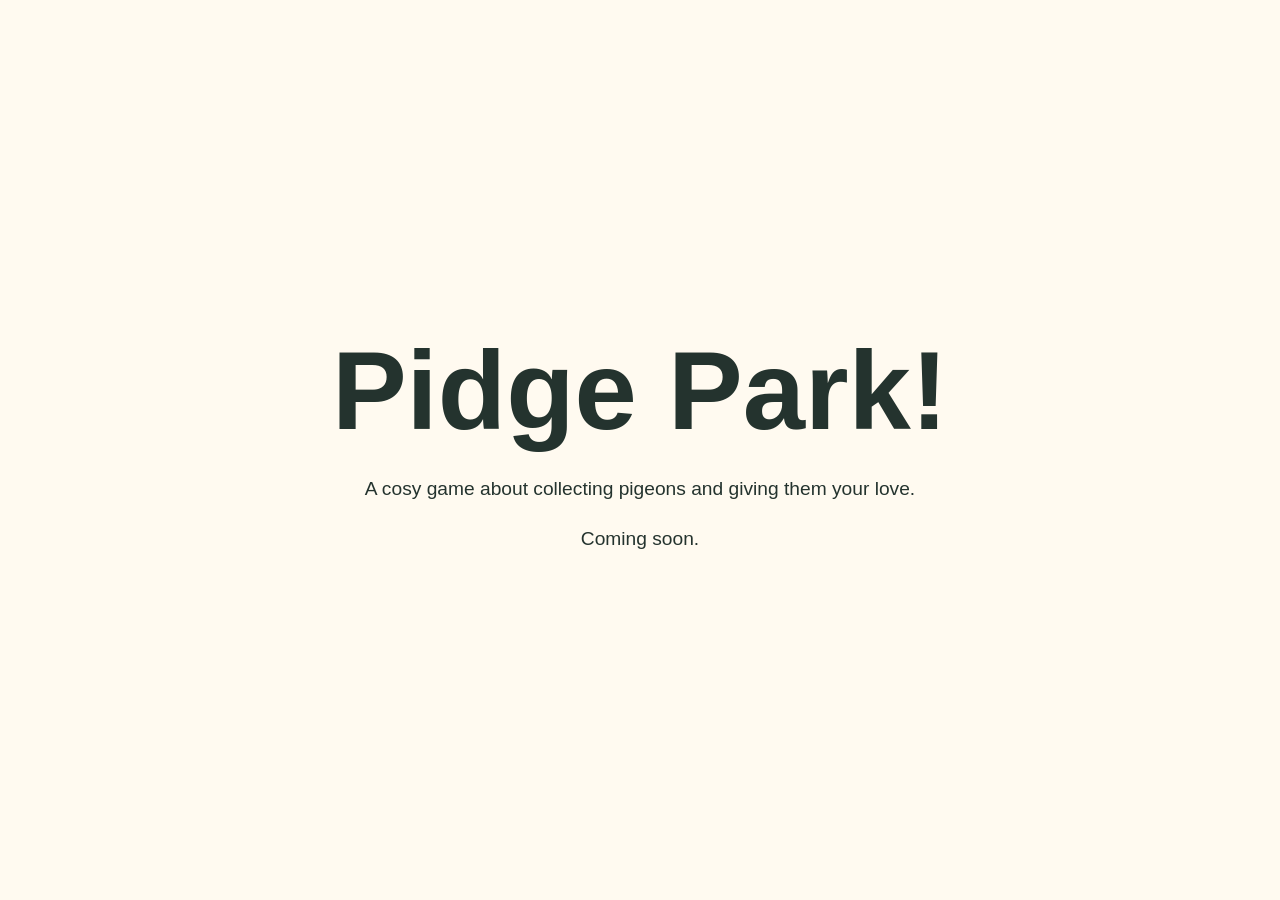
==== docs/index.html @ 5ad5edbd "Add initial project files including HTML, CSS, and JavaScript" ====
<!doctype html>
<html lang="en">
  <head>
    <meta charset="UTF-8">
    <meta name="viewport" content="width=device-width, initial-scale=1.0">

    <meta
      name="description"
      content="Pidge Park! is a cosy game about collecting pigeons and giving them your love."
    >

    <title>Pidge Park!</title>

    <link rel="stylesheet" href="./assets/css/style.css">
  </head>

  <body>
    <main>
      <h1>Pidge Park!</h1>

      <p>
        A cosy game about collecting pigeons and giving them your love.
      </p>

      <p>Coming soon.</p>
    </main>

    <script src="./assets/js/main.js"></script>
  </body>
</html>
---- docs/assets/css/style.css ----
* {
  box-sizing: border-box;
}

body {
  margin: 0;
  min-height: 100vh;
  display: grid;
  place-items: center;

  padding: 24px;

  color: #24332e;
  background: #fffaf0;

  font-family: Arial, sans-serif;
}

main {
  max-width: 720px;
  text-align: center;
}

h1 {
  margin: 0 0 16px;
  font-size: clamp(3rem, 12vw, 7rem);
}

p {
  font-size: 1.2rem;
  line-height: 1.6;
}
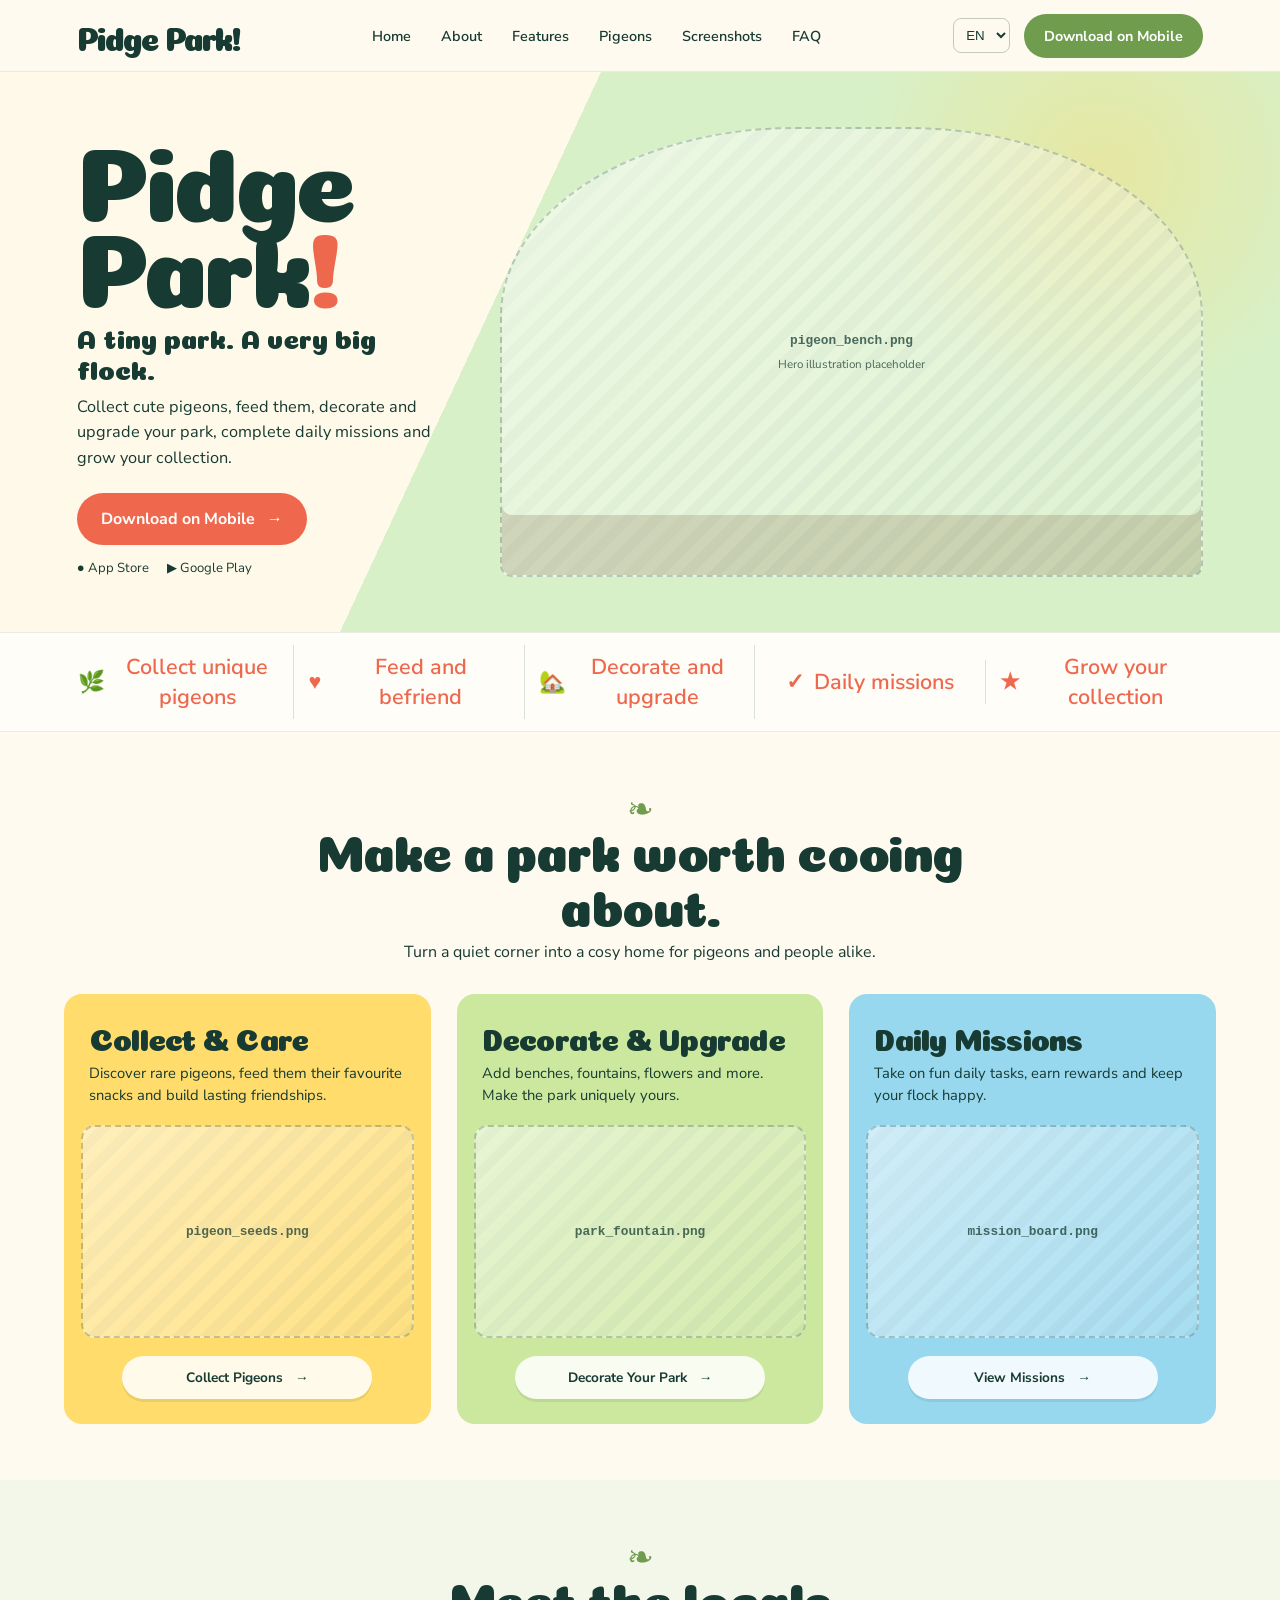
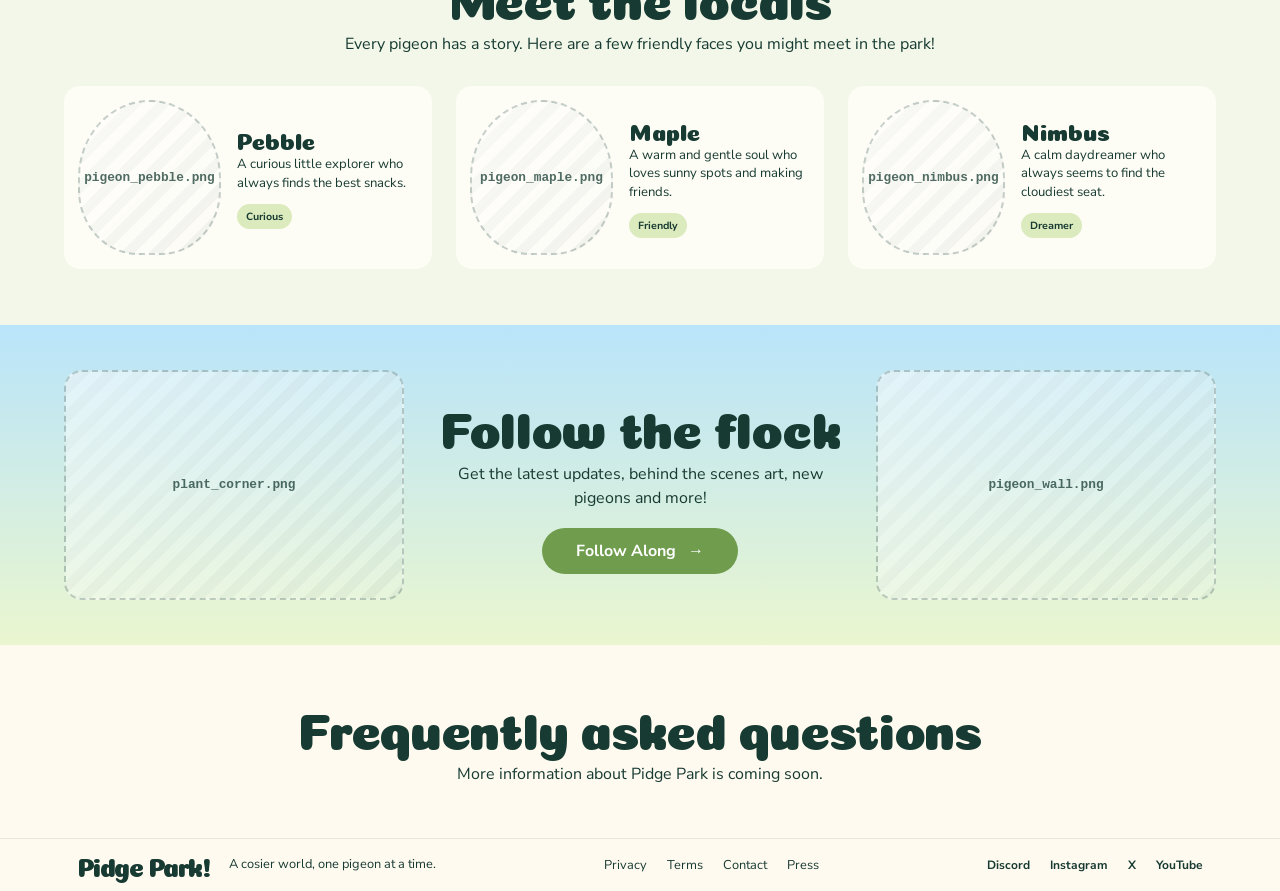
==== commit 1e95bb8b: "Implement responsive design and multilingual support for Pidge Park" ====
--- a/docs/index.html
+++ b/docs/index.html
@@ -11,20 +11,191 @@
 
     <title>Pidge Park!</title>
 
+    <link rel="preconnect" href="https://fonts.googleapis.com">
+    <link rel="preconnect" href="https://fonts.gstatic.com" crossorigin>
+    <link
+      href="https://fonts.googleapis.com/css2?family=Coiny&family=Nunito+Sans:wght@400;500;600;700&family=Patrick+Hand&display=swap"
+      rel="stylesheet"
+    >
     <link rel="stylesheet" href="./assets/css/style.css">
   </head>
 
   <body>
-    <main>
-      <h1>Pidge Park!</h1>
-
-      <p>
-        A cosy game about collecting pigeons and giving them your love.
-      </p>
-
-      <p>Coming soon.</p>
+    <header class="site-header">
+        <a class="site-logo logo" href="#home" aria-label="Pidge Park — Home">
+        Pidge Park!
+        </a>
+
+        <nav class="main-navigation" aria-label="Main navigation">
+        <a href="#home" data-i18n="nav.home">Home</a>
+        <a href="#about" data-i18n="nav.about">About</a>
+        <a href="#features" data-i18n="nav.features">Features</a>
+        <a href="#pigeons" data-i18n="nav.pigeons">Pigeons</a>
+        <a href="#screenshots" data-i18n="nav.screenshots">Screenshots</a>
+        <a href="#faq" data-i18n="nav.faq">FAQ</a>
+        </nav>
+
+        <div class="header-actions">
+        <label class="language-picker">
+            <span class="visually-hidden">Language</span>
+
+            <select id="language-select" aria-label="Language">
+            <option value="en">EN</option>
+            <option value="fr">FR</option>
+            </select>
+        </label>
+
+        <a class="download-button" href="#download" data-i18n="nav.download">
+            Download on Mobile
+        </a>
+        </div>
+    </header>
+    <main id="home">
+      <section class="hero" aria-labelledby="hero-title">
+        <div class="hero-copy">
+          <h1 id="hero-title">Pidge<br>Park<span aria-hidden="true">!</span></h1>
+          <p class="hero-tagline" data-i18n="hero.tagline">
+            A tiny park. A very big flock.
+          </p>
+          <p class="hero-description" data-i18n="hero.description">
+            Collect cute pigeons, feed them, decorate and upgrade your park,
+            complete daily missions and grow your collection.
+          </p>
+          <a class="hero-button" id="download" href="#">
+            <span data-i18n="hero.download">Download on Mobile</span> <span aria-hidden="true">→</span>
+          </a>
+          <div class="store-links" aria-label="Mobile stores">
+            <span>● App Store</span>
+            <span>▶ Google Play</span>
+          </div>
+        </div>
+
+        <div class="hero-art mockup" role="img" aria-label="Pigeons sitting together on a park bench">
+          <span class="mockup-name">pigeon_bench.png</span>
+          <span class="mockup-note" data-i18n="mockup.hero">Hero illustration placeholder</span>
+        </div>
+      </section>
+
+      <ul class="feature-strip" aria-label="Game highlights">
+        <li><span aria-hidden="true">🌿</span><span data-i18n="strip.collect">Collect unique pigeons</span></li>
+        <li><span aria-hidden="true">♥</span><span data-i18n="strip.feed">Feed and befriend</span></li>
+        <li><span aria-hidden="true">🏡</span><span data-i18n="strip.decorate">Decorate and upgrade</span></li>
+        <li><span aria-hidden="true">✓</span><span data-i18n="strip.missions">Daily missions</span></li>
+        <li><span aria-hidden="true">★</span><span data-i18n="strip.collection">Grow your collection</span></li>
+      </ul>
+
+      <section class="features-section" id="about" aria-labelledby="features-title">
+        <header class="section-heading">
+          <p class="section-kicker" aria-hidden="true">❧</p>
+          <h2 id="features-title" data-i18n="features.title">Make a park worth cooing about.</h2>
+          <p data-i18n="features.intro">Turn a quiet corner into a cosy home for pigeons and people alike.</p>
+        </header>
+
+        <div class="feature-cards" id="features">
+          <article class="feature-card feature-card-yellow">
+            <h3 data-i18n="cards.collect.title">Collect &amp; Care</h3>
+            <p data-i18n="cards.collect.description">Discover rare pigeons, feed them their favourite snacks and build lasting friendships.</p>
+            <div class="card-art mockup" role="img" aria-label="Pigeon eating seeds">
+              <span class="mockup-name">pigeon_seeds.png</span>
+            </div>
+            <a href="#pigeons"><span data-i18n="cards.collect.button">Collect Pigeons</span> <span aria-hidden="true">→</span></a>
+          </article>
+
+          <article class="feature-card feature-card-green">
+            <h3 data-i18n="cards.decorate.title">Decorate &amp; Upgrade</h3>
+            <p data-i18n="cards.decorate.description">Add benches, fountains, flowers and more. Make the park uniquely yours.</p>
+            <div class="card-art mockup" role="img" aria-label="Decorated park with a fountain">
+              <span class="mockup-name">park_fountain.png</span>
+            </div>
+            <a href="#screenshots"><span data-i18n="cards.decorate.button">Decorate Your Park</span> <span aria-hidden="true">→</span></a>
+          </article>
+
+          <article class="feature-card feature-card-blue">
+            <h3 data-i18n="cards.missions.title">Daily Missions</h3>
+            <p data-i18n="cards.missions.description">Take on fun daily tasks, earn rewards and keep your flock happy.</p>
+            <div class="card-art mockup" role="img" aria-label="Clipboard showing daily missions">
+              <span class="mockup-name">mission_board.png</span>
+            </div>
+            <a href="#faq"><span data-i18n="cards.missions.button">View Missions</span> <span aria-hidden="true">→</span></a>
+          </article>
+        </div>
+      </section>
+
+      <section class="pigeons-section" id="pigeons" aria-labelledby="pigeons-title">
+        <header class="section-heading">
+          <p class="section-kicker" aria-hidden="true">❧</p>
+          <h2 id="pigeons-title" data-i18n="pigeons.title">Meet the locals</h2>
+          <p data-i18n="pigeons.intro">Every pigeon has a story. Here are a few friendly faces you might meet in the park!</p>
+        </header>
+
+        <div class="pigeon-cards">
+          <article class="pigeon-card">
+            <div class="pigeon-portrait mockup" role="img" aria-label="Pebble the pigeon">
+              <span class="mockup-name">pigeon_pebble.png</span>
+            </div>
+            <div><h3>Pebble</h3><p data-i18n="pigeons.pebble.description">A curious little explorer who always finds the best snacks.</p><span class="tag" data-i18n="pigeons.pebble.tag">Curious</span></div>
+          </article>
+          <article class="pigeon-card">
+            <div class="pigeon-portrait mockup" role="img" aria-label="Maple the pigeon">
+              <span class="mockup-name">pigeon_maple.png</span>
+            </div>
+            <div><h3>Maple</h3><p data-i18n="pigeons.maple.description">A warm and gentle soul who loves sunny spots and making friends.</p><span class="tag" data-i18n="pigeons.maple.tag">Friendly</span></div>
+          </article>
+          <article class="pigeon-card">
+            <div class="pigeon-portrait mockup" role="img" aria-label="Nimbus the pigeon">
+              <span class="mockup-name">pigeon_nimbus.png</span>
+            </div>
+            <div><h3>Nimbus</h3><p data-i18n="pigeons.nimbus.description">A calm daydreamer who always seems to find the cloudiest seat.</p><span class="tag" data-i18n="pigeons.nimbus.tag">Dreamer</span></div>
+          </article>
+        </div>
+      </section>
+
+      <section class="follow-section" id="screenshots" aria-labelledby="follow-title">
+        <div class="follow-decoration mockup" role="img" aria-label="Flowers and plants in the park">
+          <span class="mockup-name">plant_corner.png</span>
+        </div>
+        <div class="follow-copy">
+          <h2 id="follow-title" data-i18n="follow.title">Follow the flock</h2>
+          <p data-i18n="follow.description">Get the latest updates, behind the scenes art, new pigeons and more!</p>
+          <a href="#"><span data-i18n="follow.button">Follow Along</span> <span aria-hidden="true">→</span></a>
+        </div>
+        <div class="follow-decoration mockup" role="img" aria-label="Pigeon standing beside flowers">
+          <span class="mockup-name">pigeon_wall.png</span>
+        </div>
+      </section>
+
+      <section class="faq-section" id="faq" aria-labelledby="faq-title">
+        <h2 id="faq-title" data-i18n="faq.title">Frequently asked questions</h2>
+        <p data-i18n="faq.description">More information about Pidge Park is coming soon.</p>
+      </section>
     </main>
 
-    <script src="./assets/js/main.js"></script>
+    <footer class="site-footer">
+        <div class="footer-brand">
+            <a class="footer-logo logo" href="#home" aria-label="Pidge Park — Home">
+            Pidge Park!
+            </a>
+
+            <p data-i18n="footer.tagline">
+            A cosier world, one pigeon at a time.
+            </p>
+        </div>
+
+        <nav class="footer-navigation" aria-label="Footer navigation">
+            <a href="#privacy" data-i18n="footer.privacy">Privacy</a>
+            <a href="#terms" data-i18n="footer.terms">Terms</a>
+            <a href="#contact" data-i18n="footer.contact">Contact</a>
+            <a href="#press" data-i18n="footer.press">Press</a>
+        </nav>
+
+        <div class="social-links" aria-label="Social media">
+            <a href="#" aria-label="Discord">Discord</a>
+            <a href="#" aria-label="Instagram">Instagram</a>
+            <a href="#" aria-label="X">X</a>
+            <a href="#" aria-label="YouTube">YouTube</a>
+        </div>
+        </footer>
+
+    <script src="./assets/js/main.js?v=2"></script>
   </body>
-</html>+</html>
--- a/docs/assets/css/style.css
+++ b/docs/assets/css/style.css
@@ -1,32 +1,643 @@
+:root {
+  --color-text: #173b32;
+  --color-background: #fffaf0;
+  --color-accent: #6f9c4d;
+  --color-accent-dark: #557b39;
+  --header-height: 72px;
+}
+
 * {
   box-sizing: border-box;
 }
 
+html {
+  scroll-behavior: smooth;
+}
+
 body {
+  min-height: 100vh;
+  min-height: 100dvh;
   margin: 0;
-  min-height: 100vh;
+
+  display: flex;
+  flex-direction: column;
+
+  color: var(--color-text);
+  background: var(--color-background);
+  font-family: "Nunito Sans", sans-serif;
+}
+
+a {
+  color: inherit;
+  text-decoration: none;
+}
+
+/* Header */
+
+.site-header {
+  min-height: var(--header-height);
+  padding: 0 6%;
+
+  display: flex;
+  align-items: center;
+  justify-content: space-between;
+  gap: 32px;
+
+  background: rgba(255, 250, 240, 0.96);
+  border-bottom: 1px solid rgba(23, 59, 50, 0.08);
+}
+
+.site-logo {
+  flex-shrink: 0;
+  font-size: 2rem;
+  font-weight: 900;
+  letter-spacing: -2px;
+}
+
+.main-navigation {
+  display: flex;
+  align-items: center;
+  justify-content: center;
+  gap: 30px;
+}
+
+.main-navigation a {
+  font-size: 0.9rem;
+  font-weight: 600;
+}
+
+.main-navigation a:hover,
+.main-navigation a:focus-visible {
+  color: var(--color-accent-dark);
+}
+
+.header-actions {
+  display: flex;
+  align-items: center;
+  gap: 14px;
+}
+
+.language-picker select {
+  padding: 8px;
+
+  color: var(--color-text);
+  background: transparent;
+  border: 1px solid rgba(23, 59, 50, 0.25);
+  border-radius: 8px;
+
+  cursor: pointer;
+}
+
+.download-button {
+  padding: 12px 20px;
+
+  color: white;
+  background: var(--color-accent);
+  border-radius: 999px;
+
+  font-size: 0.9rem;
+  font-weight: 700;
+}
+
+.download-button:hover,
+.download-button:focus-visible {
+  background: var(--color-accent-dark);
+}
+
+.visually-hidden {
+  position: absolute;
+  width: 1px;
+  height: 1px;
+  padding: 0;
+  margin: -1px;
+
+  overflow: hidden;
+  clip: rect(0, 0, 0, 0);
+  white-space: nowrap;
+  border: 0;
+}
+
+/* Main content */
+
+main {
+  flex: 1;
+  width: 100%;
+}
+
+h1,
+h2,
+h3,
+p {
+  margin-top: 0;
+}
+
+h1,
+h2,
+h3,
+.logo {
+  font-family: "Coiny", sans-serif;
+  font-weight: 400;
+}
+
+.hero {
+  min-height: 560px;
+  padding: 54px 6%;
   display: grid;
+  grid-template-columns: minmax(280px, 0.8fr) minmax(420px, 1.5fr);
+  align-items: center;
+  gap: 48px;
+  overflow: hidden;
+  background:
+    radial-gradient(circle at 86% 18%, rgba(255, 215, 91, 0.35), transparent 20%),
+    linear-gradient(115deg, #fff9e9 0 39%, #d8f0c7 39% 100%);
+}
+
+.hero-copy {
+  position: relative;
+  z-index: 1;
+  max-width: 520px;
+}
+
+.hero h1 {
+  max-width: 520px;
+  margin-bottom: 22px;
+  font-size: clamp(4.4rem, 8.2vw, 8rem);
+  line-height: 0.82;
+  letter-spacing: -0.045em;
+}
+
+.hero h1 span {
+  color: #ee684e;
+}
+
+.hero-tagline {
+  margin-bottom: 12px;
+  font-family: "Coiny", sans-serif;
+  font-size: clamp(1.25rem, 2.1vw, 1.75rem);
+  font-weight: 400;
+  line-height: 1.15;
+}
+
+.hero-description {
+  max-width: 480px;
+  margin-bottom: 22px;
+  font-size: 1.02rem;
+  font-weight: 400;
+  line-height: 1.55;
+}
+
+.hero-button,
+.feature-card > a,
+.follow-copy > a {
+  display: inline-flex;
+  align-items: center;
+  justify-content: center;
+  gap: 12px;
+  border-radius: 999px;
+  font-weight: 700;
+  transition: transform 160ms ease, background 160ms ease;
+}
+
+.hero-button {
+  padding: 15px 24px;
+  color: white;
+  background: #ef684e;
+}
+
+.hero-button:hover,
+.hero-button:focus-visible,
+.feature-card > a:hover,
+.feature-card > a:focus-visible,
+.follow-copy > a:hover,
+.follow-copy > a:focus-visible {
+  transform: translateY(-2px);
+}
+
+.store-links {
+  margin-top: 14px;
+  display: flex;
+  gap: 18px;
+  font-size: 0.82rem;
+}
+
+.mockup {
+  display: grid;
+  place-content: center;
   place-items: center;
-
-  padding: 24px;
-
-  color: #24332e;
+  gap: 8px;
+  padding: 16px;
+  color: rgba(23, 59, 50, 0.75);
+  background:
+    linear-gradient(135deg, rgba(255, 255, 255, 0.55), rgba(255, 255, 255, 0.15)),
+    repeating-linear-gradient(-45deg, rgba(23, 59, 50, 0.055) 0 10px, transparent 10px 20px);
+  border: 2px dashed rgba(23, 59, 50, 0.24);
+  text-align: center;
+}
+
+.mockup-name {
+  font-family: ui-monospace, SFMono-Regular, Menlo, monospace;
+  font-size: 0.8rem;
+  font-weight: 700;
+}
+
+.mockup-note {
+  font-size: 0.72rem;
+}
+
+.sign-text {
+  font-family: "Patrick Hand", cursive;
+}
+
+.hero-art {
+  min-height: 450px;
+  border-radius: 42% 42% 12px 12px;
+  box-shadow: inset 0 -60px 0 rgba(113, 83, 49, 0.2);
+}
+
+.feature-strip {
+  min-height: 64px;
+  margin: 0;
+  padding: 12px 5%;
+  display: grid;
+  grid-template-columns: repeat(5, 1fr);
+  align-items: center;
+  list-style: none;
+  background: #fffdf8;
+  border-block: 1px solid rgba(23, 59, 50, 0.09);
+}
+
+.feature-strip li {
+  padding: 7px 14px;
+  display: flex;
+  align-items: center;
+  justify-content: center;
+  gap: 10px;
+  border-right: 1px solid rgba(23, 59, 50, 0.15);
+  font-size: 0.8rem;
+  font-weight: 600;
+  text-align: center;
+}
+
+.feature-strip li:last-child {
+  border-right: 0;
+}
+
+.feature-strip span {
+  color: #ee684e;
+  font-size: 1.35rem;
+}
+
+.features-section,
+.pigeons-section {
+  padding: 56px 5%;
+}
+
+.features-section {
   background: #fffaf0;
-
-  font-family: Arial, sans-serif;
-}
-
-main {
-  max-width: 720px;
+}
+
+.pigeons-section {
+  background: #f3f7e9;
+}
+
+.section-heading {
+  max-width: 760px;
+  margin: 0 auto 30px;
   text-align: center;
 }
 
-h1 {
-  margin: 0 0 16px;
-  font-size: clamp(3rem, 12vw, 7rem);
-}
-
-p {
-  font-size: 1.2rem;
-  line-height: 1.6;
-}+.section-kicker {
+  margin-bottom: -12px;
+  color: var(--color-accent);
+  font-size: 2rem;
+}
+
+.section-heading h2,
+.follow-copy h2,
+.faq-section h2 {
+  margin-bottom: 10px;
+  font-size: clamp(2rem, 4vw, 3.2rem);
+  line-height: 1.08;
+  letter-spacing: -0.025em;
+}
+
+.section-heading > p:last-child,
+.follow-copy p,
+.faq-section p {
+  margin-bottom: 0;
+  font-size: 1rem;
+  font-weight: 400;
+  line-height: 1.5;
+}
+
+.feature-cards {
+  max-width: 1380px;
+  margin: 0 auto;
+  display: grid;
+  grid-template-columns: repeat(3, 1fr);
+  gap: 26px;
+}
+
+.feature-card {
+  min-height: 430px;
+  padding: 25px;
+  display: flex;
+  flex-direction: column;
+  border-radius: 18px;
+  overflow: hidden;
+}
+
+.feature-card-yellow { background: #ffdc6c; }
+.feature-card-green { background: #cce89f; }
+.feature-card-blue { background: #98d8ef; }
+
+.feature-card h3 {
+  margin-bottom: 10px;
+  font-size: clamp(1.65rem, 2.4vw, 2rem);
+  line-height: 1.1;
+  letter-spacing: -0.025em;
+}
+
+.feature-card p {
+  margin-bottom: 18px;
+  font-size: 0.92rem;
+  font-weight: 400;
+  line-height: 1.5;
+}
+
+.card-art {
+  min-height: 210px;
+  flex: 1;
+  margin: 0 -8px 18px;
+  border-radius: 14px;
+}
+
+.feature-card > a {
+  width: min(100%, 250px);
+  margin: auto auto 0;
+  padding: 12px 18px;
+  background: rgba(255, 255, 255, 0.86);
+  box-shadow: 0 3px 0 rgba(23, 59, 50, 0.09);
+  font-size: 0.85rem;
+}
+
+.pigeon-cards {
+  max-width: 1380px;
+  margin: 0 auto;
+  display: grid;
+  grid-template-columns: repeat(3, 1fr);
+  gap: 24px;
+}
+
+.pigeon-card {
+  min-width: 0;
+  padding: 14px;
+  display: grid;
+  grid-template-columns: minmax(110px, 42%) 1fr;
+  align-items: center;
+  gap: 16px;
+  background: rgba(255, 253, 248, 0.88);
+  border-radius: 16px;
+}
+
+.pigeon-portrait {
+  min-height: 155px;
+  border-radius: 50% 50% 42% 42%;
+}
+
+.pigeon-card h3 {
+  margin-bottom: 4px;
+  font-size: 1.45rem;
+  line-height: 1.1;
+}
+
+.pigeon-card p {
+  margin-bottom: 12px;
+  font-size: 0.82rem;
+  font-weight: 400;
+  line-height: 1.4;
+}
+
+.tag {
+  display: inline-block;
+  padding: 5px 9px;
+  background: #dcebbd;
+  border-radius: 999px;
+  font-size: 0.65rem;
+  font-weight: 700;
+}
+
+.follow-section {
+  min-height: 320px;
+  padding: 32px 5%;
+  display: grid;
+  grid-template-columns: minmax(180px, 1fr) minmax(320px, 1.2fr) minmax(180px, 1fr);
+  align-items: center;
+  gap: 32px;
+  background: linear-gradient(#b9e4fa, #eaf6cf);
+}
+
+.follow-decoration {
+  min-height: 230px;
+  border-radius: 18px;
+}
+
+.follow-copy {
+  text-align: center;
+}
+
+.follow-copy > a {
+  margin-top: 18px;
+  padding: 12px 34px;
+  color: white;
+  background: var(--color-accent);
+}
+
+.faq-section {
+  padding: 52px 6%;
+  text-align: center;
+  background: #fffaf0;
+}
+
+/* Petit écran temporaire */
+
+@media (max-width: 900px) {
+  .site-header {
+    padding: 16px 5%;
+    flex-wrap: wrap;
+  }
+
+  .main-navigation {
+    order: 3;
+    width: 100%;
+    gap: 18px;
+    overflow-x: auto;
+    justify-content: flex-start;
+  }
+
+  .hero {
+    grid-template-columns: 1fr;
+  }
+
+  .hero-copy {
+    max-width: 660px;
+  }
+
+  .hero-art {
+    min-height: 360px;
+  }
+
+  .feature-strip {
+    grid-template-columns: repeat(2, 1fr);
+  }
+
+  .feature-strip li {
+    border: 0;
+  }
+
+  .feature-cards,
+  .pigeon-cards {
+    grid-template-columns: 1fr;
+  }
+
+  .feature-card {
+    min-height: 390px;
+  }
+
+  .follow-section {
+    grid-template-columns: 1fr 1.5fr;
+  }
+
+  .follow-decoration:last-child {
+    display: none;
+  }
+}
+
+@media (max-width: 560px) {
+  .download-button {
+    display: none;
+  }
+
+  .site-logo {
+    font-size: 1.6rem;
+  }
+
+  .hero {
+    min-height: auto;
+    padding: 42px 5%;
+  }
+
+  .hero h1 {
+    font-size: clamp(4rem, 25vw, 6.5rem);
+  }
+
+  .hero-art {
+    min-height: 280px;
+  }
+
+  .store-links {
+    flex-wrap: wrap;
+  }
+
+  .feature-strip,
+  .follow-section {
+    grid-template-columns: 1fr;
+  }
+
+  .feature-strip li {
+    justify-content: flex-start;
+  }
+
+  .features-section,
+  .pigeons-section {
+    padding: 44px 5%;
+  }
+
+  .pigeon-card {
+    grid-template-columns: 1fr;
+  }
+
+  .follow-decoration {
+    min-height: 180px;
+  }
+}
+
+/* Footer */
+
+.site-footer {
+  flex-shrink: 0;
+  padding: 12px 6%;
+
+  display: flex;
+  align-items: center;
+  justify-content: space-between;
+  gap: 32px;
+
+  background: #fffaf0;
+  border-top: 1px solid rgba(23, 59, 50, 0.1);
+}
+
+.footer-brand {
+  display: flex;
+  align-items: center;
+  gap: 20px;
+}
+
+.footer-logo {
+  flex-shrink: 0;
+  font-size: 1.6rem;
+  font-weight: 400;
+  letter-spacing: -1.5px;
+}
+
+.footer-brand p {
+  margin: 0;
+  font-size: 0.8rem;
+  line-height: 1.4;
+}
+
+.footer-navigation,
+.social-links {
+  display: flex;
+  align-items: center;
+  gap: 20px;
+}
+
+.footer-navigation a {
+  font-size: 0.8rem;
+}
+
+.footer-navigation a:hover,
+.footer-navigation a:focus-visible,
+.social-links a:hover,
+.social-links a:focus-visible {
+  color: var(--color-accent-dark);
+}
+
+.social-links a {
+  font-size: 0.75rem;
+  font-weight: 700;
+}
+
+/* Footer sur tablette et mobile */
+
+@media (max-width: 900px) {
+  .site-footer {
+    padding: 16px 5%;
+    flex-direction: column;
+    gap: 12px;
+    text-align: center;
+  }
+
+  .footer-brand {
+    flex-direction: column;
+    gap: 4px;
+  }
+
+  .footer-navigation,
+  .social-links {
+    flex-wrap: wrap;
+    justify-content: center;
+    gap: 12px;
+  }
+}
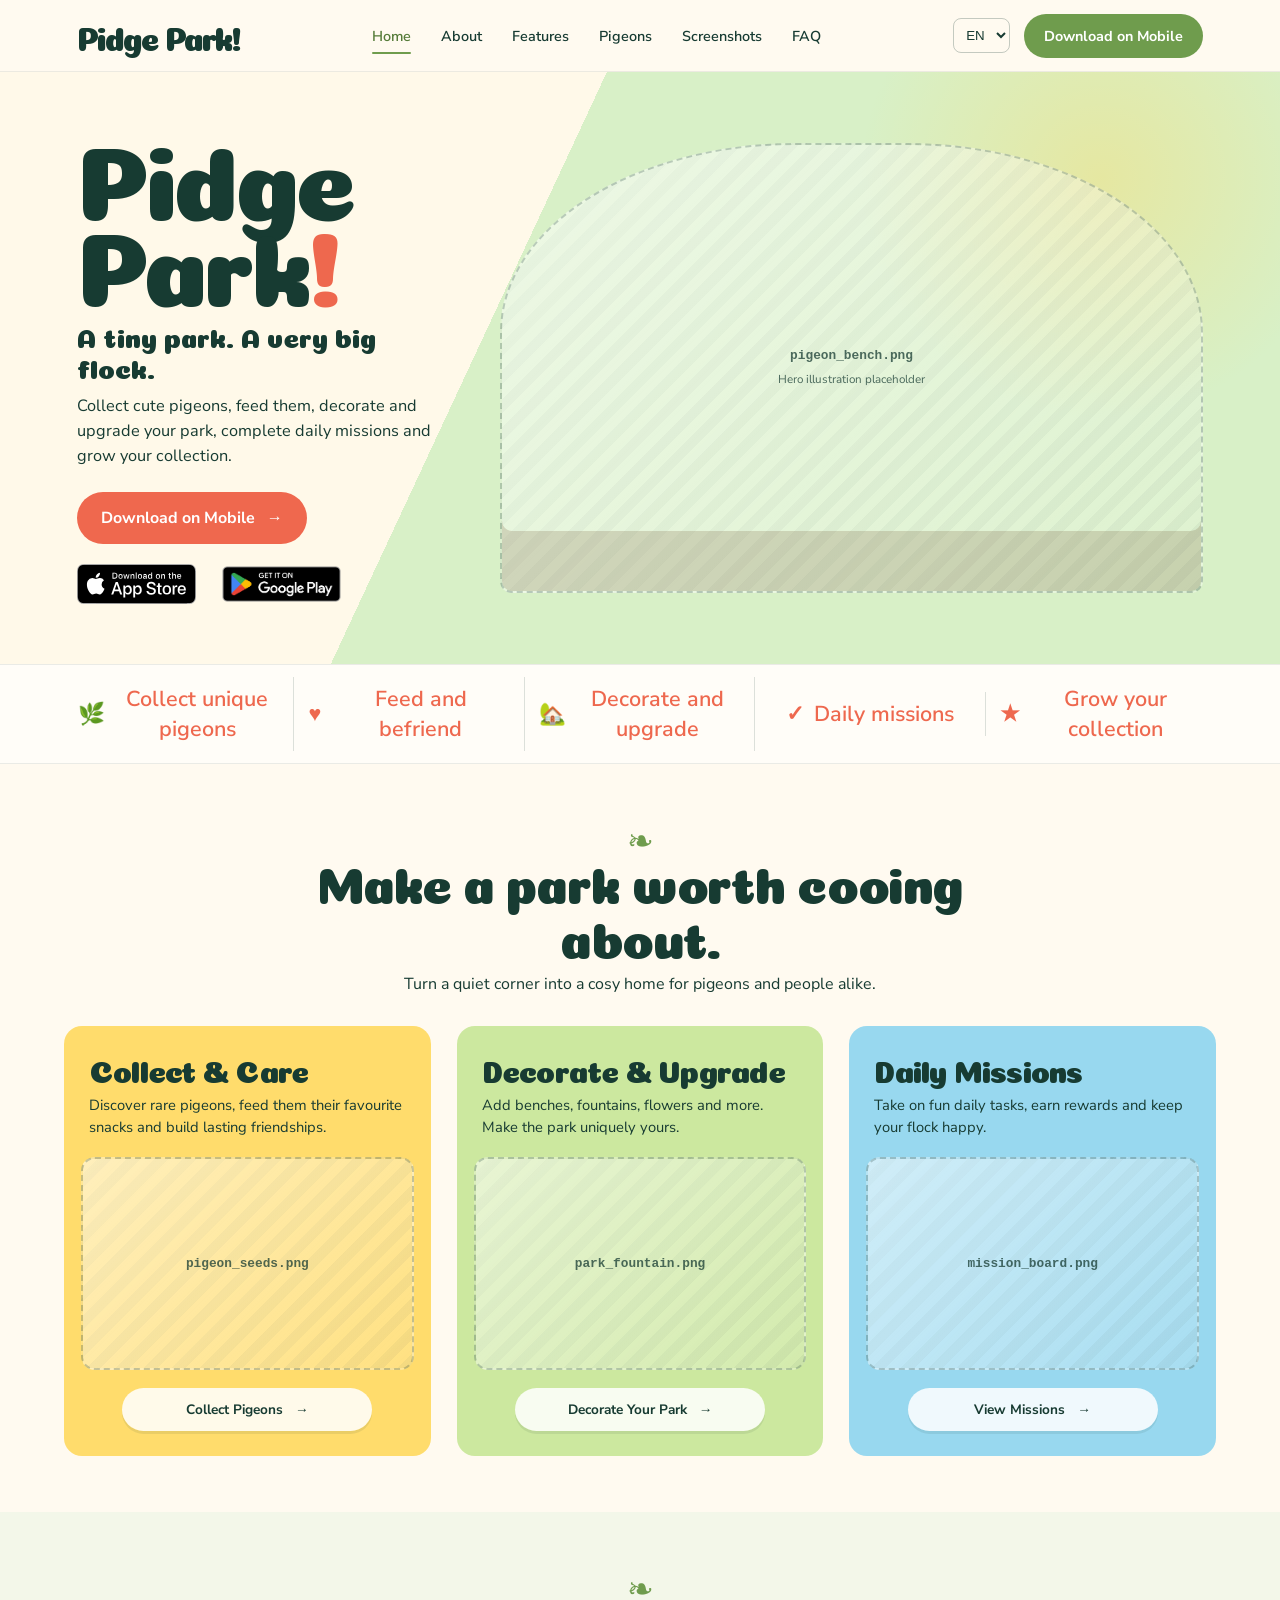
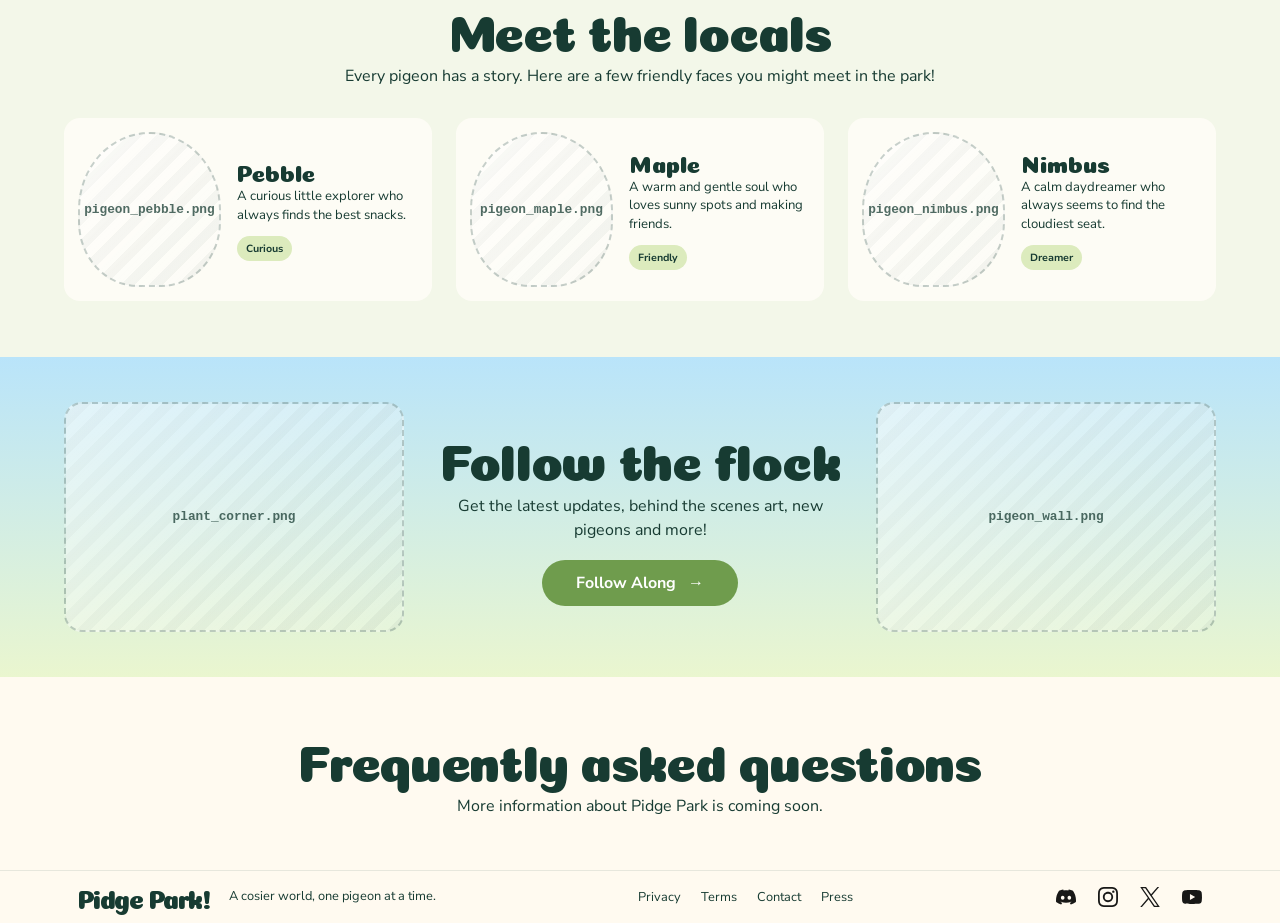
==== commit 35923213: "Add social media and app store SVG assets - Added Instagram SVG icon to the social media assets. - A" ====
--- a/docs/index.html
+++ b/docs/index.html
@@ -17,7 +17,7 @@
       href="https://fonts.googleapis.com/css2?family=Coiny&family=Nunito+Sans:wght@400;500;600;700&family=Patrick+Hand&display=swap"
       rel="stylesheet"
     >
-    <link rel="stylesheet" href="./assets/css/style.css">
+    <link rel="stylesheet" href="./assets/css/style.css?v=3">
   </head>
 
   <body>
@@ -50,8 +50,8 @@
         </a>
         </div>
     </header>
-    <main id="home">
-      <section class="hero" aria-labelledby="hero-title">
+    <main>
+      <section class="hero" id="home" aria-labelledby="hero-title">
         <div class="hero-copy">
           <h1 id="hero-title">Pidge<br>Park<span aria-hidden="true">!</span></h1>
           <p class="hero-tagline" data-i18n="hero.tagline">
@@ -65,8 +65,12 @@
             <span data-i18n="hero.download">Download on Mobile</span> <span aria-hidden="true">→</span>
           </a>
           <div class="store-links" aria-label="Mobile stores">
-            <span>● App Store</span>
-            <span>▶ Google Play</span>
+            <a class="store-badge store-badge-apple" href="#" aria-label="Download on the App Store">
+              <img src="./assets/images/stores/app-store.svg" alt="Download on the App Store">
+            </a>
+            <a class="store-badge store-badge-google" href="#" aria-label="Get it on Google Play">
+              <img src="./assets/images/stores/google-play.png" alt="Get it on Google Play">
+            </a>
           </div>
         </div>
 
@@ -189,13 +193,21 @@
         </nav>
 
         <div class="social-links" aria-label="Social media">
-            <a href="#" aria-label="Discord">Discord</a>
-            <a href="#" aria-label="Instagram">Instagram</a>
-            <a href="#" aria-label="X">X</a>
-            <a href="#" aria-label="YouTube">YouTube</a>
+            <a href="#" aria-label="Discord">
+              <img src="./assets/images/social/discord.svg" alt="">
+            </a>
+            <a href="#" aria-label="Instagram">
+              <img src="./assets/images/social/instagram.svg" alt="">
+            </a>
+            <a href="#" aria-label="X">
+              <img src="./assets/images/social/x.svg" alt="">
+            </a>
+            <a href="#" aria-label="YouTube">
+              <img src="./assets/images/social/youtube.svg" alt="">
+            </a>
         </div>
         </footer>
 
-    <script src="./assets/js/main.js?v=2"></script>
+    <script src="./assets/js/main.js?v=3"></script>
   </body>
 </html>
--- a/docs/assets/css/style.css
+++ b/docs/assets/css/style.css
@@ -12,6 +12,7 @@
 
 html {
   scroll-behavior: smooth;
+  scroll-padding-top: calc(var(--header-height) + 20px);
 }
 
 body {
@@ -35,6 +36,9 @@
 /* Header */
 
 .site-header {
+  position: sticky;
+  top: 0;
+  z-index: 1000;
   min-height: var(--header-height);
   padding: 0 6%;
 
@@ -62,8 +66,34 @@
 }
 
 .main-navigation a {
+  position: relative;
+  padding-block: 8px;
   font-size: 0.9rem;
   font-weight: 600;
+}
+
+.main-navigation a::after {
+  content: "";
+  position: absolute;
+  right: 0;
+  bottom: 0;
+  left: 0;
+  height: 2px;
+  background: var(--color-accent);
+  border-radius: 999px;
+  transform: scaleX(0);
+  transform-origin: center;
+  transition: transform 180ms ease;
+}
+
+.main-navigation a:hover::after,
+.main-navigation a:focus-visible::after,
+.main-navigation a.is-active::after {
+  transform: scaleX(1);
+}
+
+.main-navigation a.is-active {
+  color: var(--color-accent-dark);
 }
 
 .main-navigation a:hover,
@@ -122,6 +152,11 @@
 main {
   flex: 1;
   width: 100%;
+}
+
+section,
+#features {
+  scroll-margin-top: calc(var(--header-height) + 20px);
 }
 
 h1,
@@ -216,8 +251,33 @@
 .store-links {
   margin-top: 14px;
   display: flex;
+  align-items: center;
   gap: 18px;
-  font-size: 0.82rem;
+}
+
+.store-badge {
+  display: inline-flex;
+  align-items: center;
+  transition: transform 160ms ease, opacity 160ms ease;
+}
+
+.store-badge:hover,
+.store-badge:focus-visible {
+  opacity: 0.82;
+  transform: translateY(-2px);
+}
+
+.store-badge img {
+  display: block;
+  width: auto;
+}
+
+.store-badge-apple img {
+  height: 40px;
+}
+
+.store-badge-google img {
+  width: 135px;
 }
 
 .mockup {
@@ -462,6 +522,15 @@
 /* Petit écran temporaire */
 
 @media (max-width: 900px) {
+  html {
+    scroll-padding-top: 145px;
+  }
+
+  section,
+  #features {
+    scroll-margin-top: 145px;
+  }
+
   .site-header {
     padding: 16px 5%;
     flex-wrap: wrap;
@@ -615,8 +684,24 @@
 }
 
 .social-links a {
-  font-size: 0.75rem;
-  font-weight: 700;
+  width: 22px;
+  height: 22px;
+  display: grid;
+  place-items: center;
+  opacity: 0.9;
+  transition: opacity 160ms ease, transform 160ms ease;
+}
+
+.social-links a:hover,
+.social-links a:focus-visible {
+  opacity: 0.65;
+  transform: translateY(-2px);
+}
+
+.social-links img {
+  display: block;
+  width: 20px;
+  height: 20px;
 }
 
 /* Footer sur tablette et mobile */
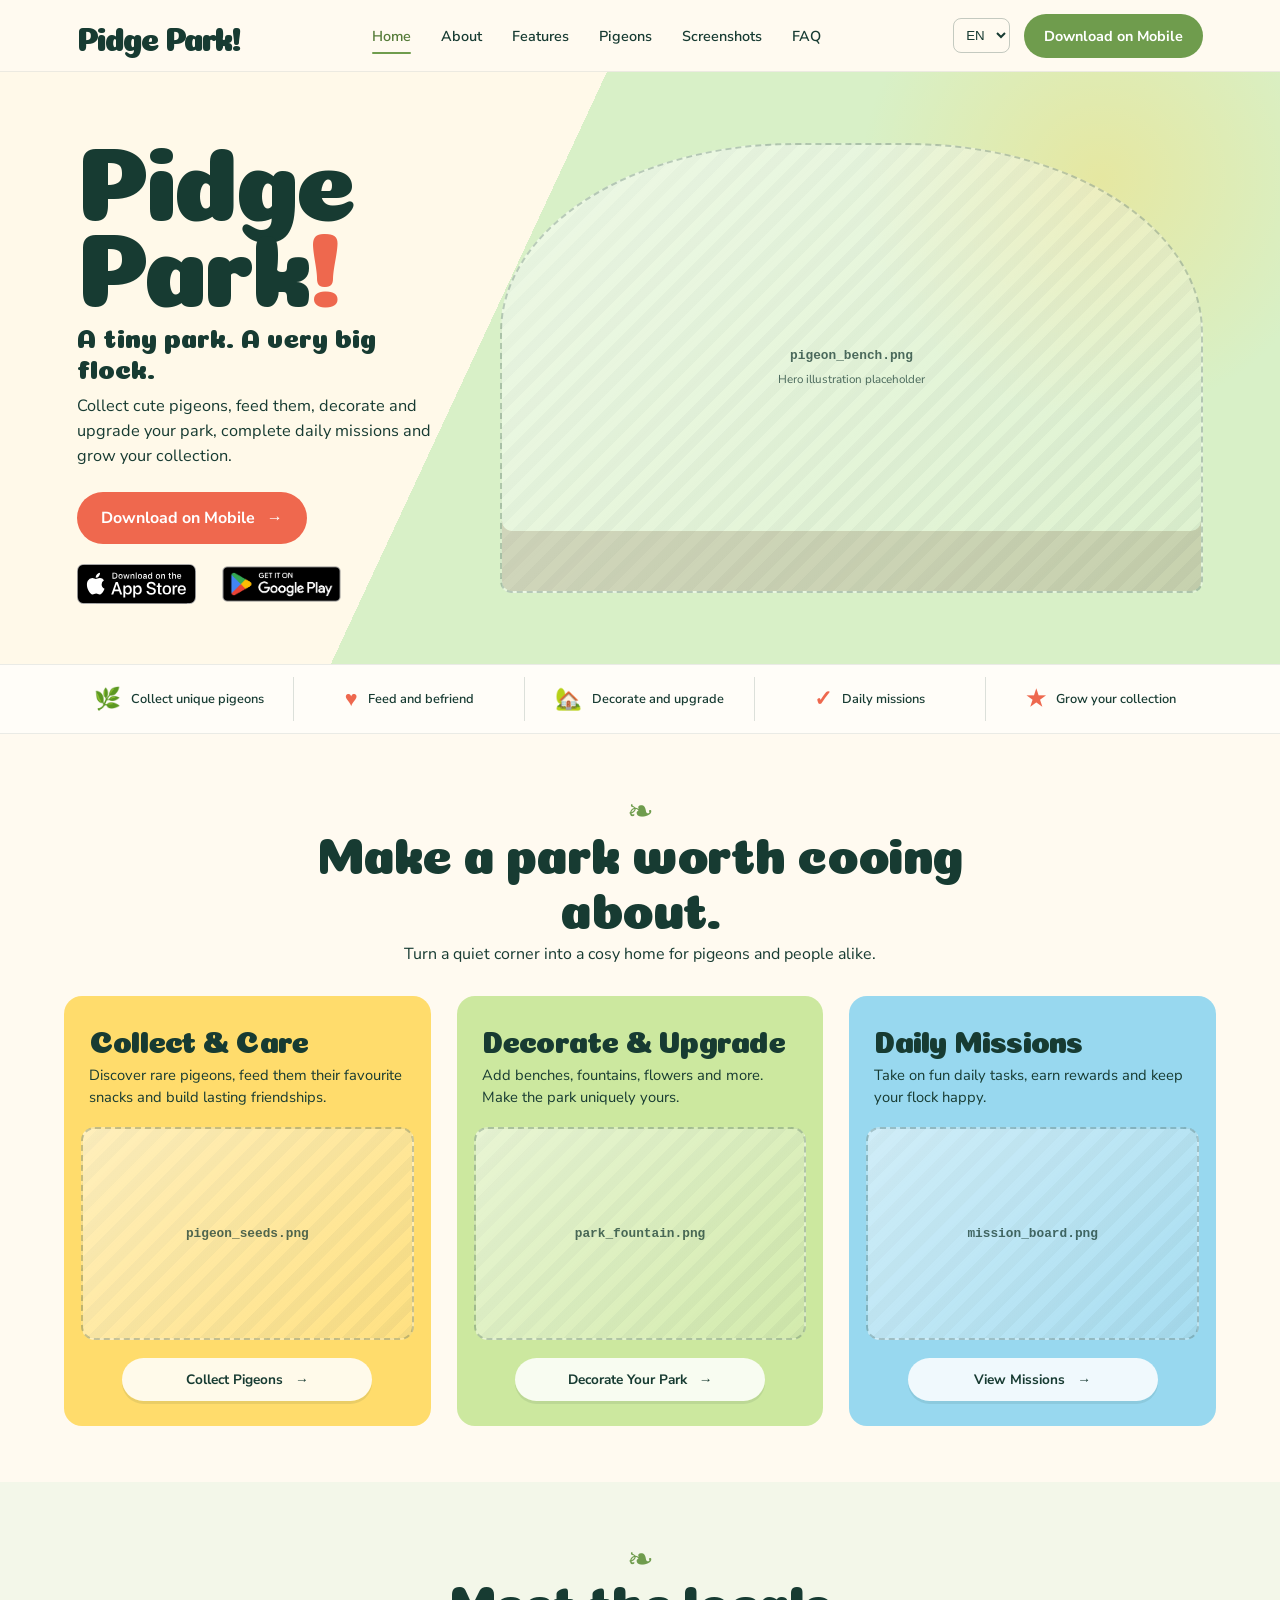
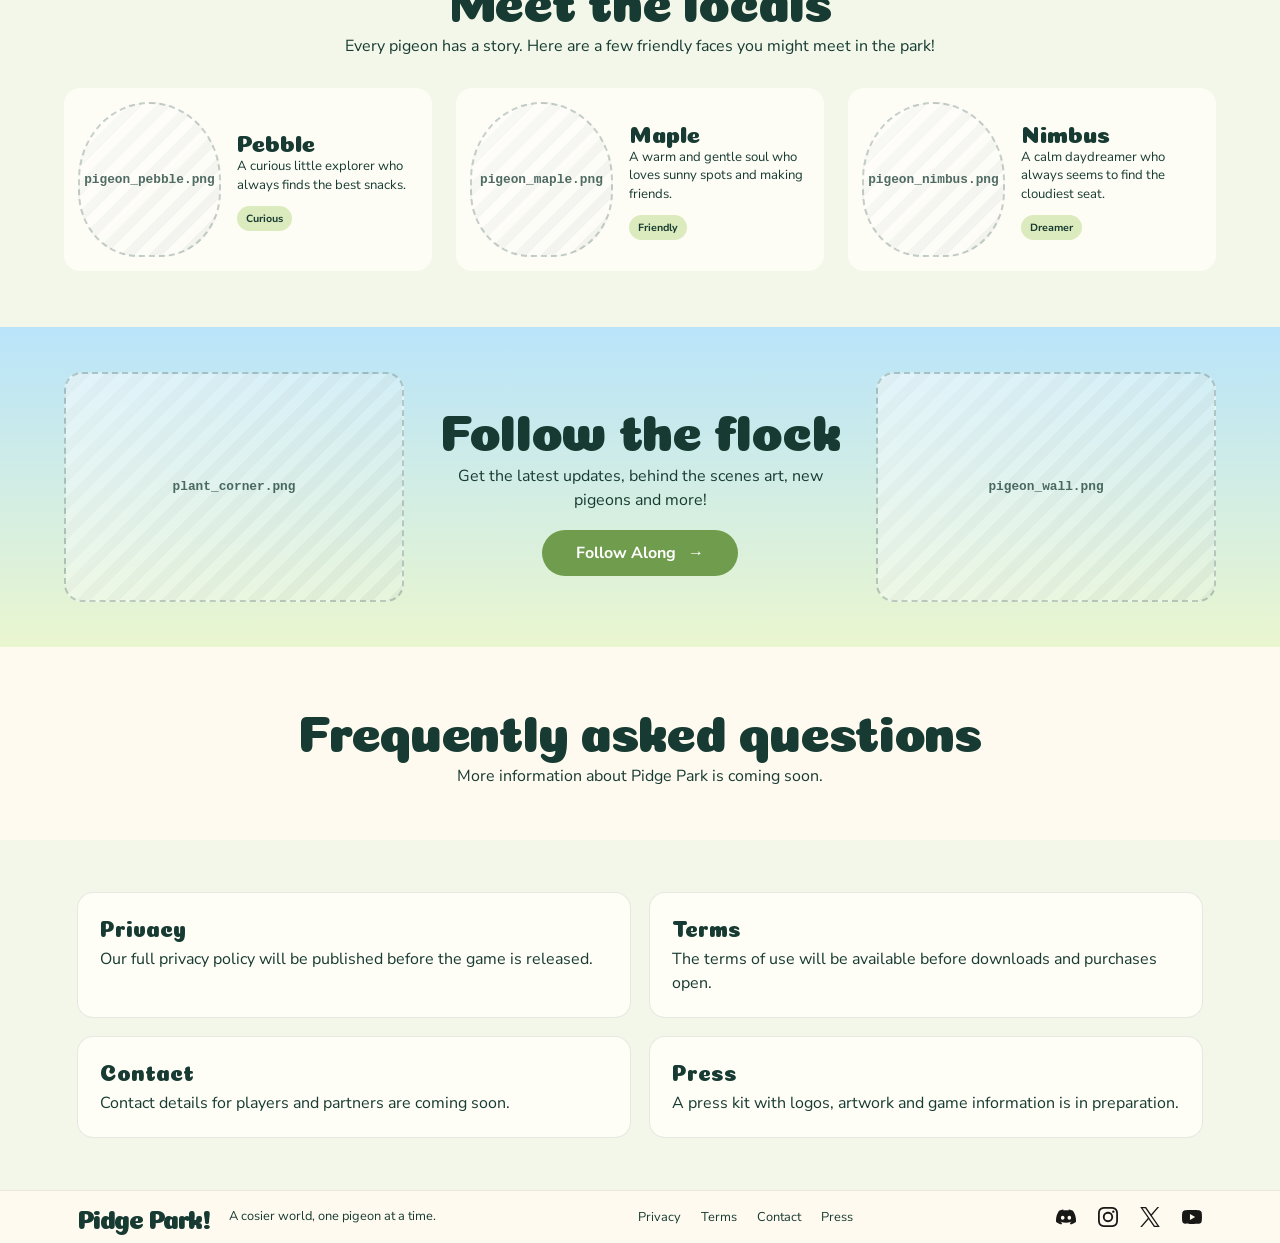
==== commit 407d147d: "feat: Enhance decoration management and UI in the park screen" ====
--- a/docs/index.html
+++ b/docs/index.html
@@ -17,7 +17,7 @@
       href="https://fonts.googleapis.com/css2?family=Coiny&family=Nunito+Sans:wght@400;500;600;700&family=Patrick+Hand&display=swap"
       rel="stylesheet"
     >
-    <link rel="stylesheet" href="./assets/css/style.css?v=3">
+    <link rel="stylesheet" href="./assets/css/style.css?v=4">
   </head>
 
   <body>
@@ -172,6 +172,25 @@
         <h2 id="faq-title" data-i18n="faq.title">Frequently asked questions</h2>
         <p data-i18n="faq.description">More information about Pidge Park is coming soon.</p>
       </section>
+
+      <section class="information-section" aria-label="Practical information">
+        <article class="information-card" id="privacy">
+          <h2 data-i18n="information.privacy.title">Privacy</h2>
+          <p data-i18n="information.privacy.description">Our full privacy policy will be published before the game is released.</p>
+        </article>
+        <article class="information-card" id="terms">
+          <h2 data-i18n="information.terms.title">Terms</h2>
+          <p data-i18n="information.terms.description">The terms of use will be available before downloads and purchases open.</p>
+        </article>
+        <article class="information-card" id="contact">
+          <h2 data-i18n="information.contact.title">Contact</h2>
+          <p data-i18n="information.contact.description">Contact details for players and partners are coming soon.</p>
+        </article>
+        <article class="information-card" id="press">
+          <h2 data-i18n="information.press.title">Press</h2>
+          <p data-i18n="information.press.description">A press kit with logos, artwork and game information is in preparation.</p>
+        </article>
+      </section>
     </main>
 
     <footer class="site-footer">
@@ -208,6 +227,6 @@
         </div>
         </footer>
 
-    <script src="./assets/js/main.js?v=3"></script>
+    <script src="./assets/js/main.js?v=4"></script>
   </body>
 </html>
--- a/docs/assets/css/style.css
+++ b/docs/assets/css/style.css
@@ -342,7 +342,7 @@
   border-right: 0;
 }
 
-.feature-strip span {
+.feature-strip span[aria-hidden="true"] {
   color: #ee684e;
   font-size: 1.35rem;
 }
@@ -519,6 +519,31 @@
   background: #fffaf0;
 }
 
+.information-section {
+  padding: 52px 6%;
+  display: grid;
+  grid-template-columns: repeat(2, minmax(0, 1fr));
+  gap: 18px;
+  background: #f3f7e9;
+}
+
+.information-card {
+  padding: 22px;
+  background: rgba(255, 253, 248, 0.9);
+  border: 1px solid rgba(23, 59, 50, 0.1);
+  border-radius: 16px;
+}
+
+.information-card h2 {
+  margin-bottom: 8px;
+  font-size: 1.35rem;
+}
+
+.information-card p {
+  margin-bottom: 0;
+  line-height: 1.5;
+}
+
 /* Petit écran temporaire */
 
 @media (max-width: 900px) {
@@ -565,7 +590,8 @@
   }
 
   .feature-cards,
-  .pigeon-cards {
+  .pigeon-cards,
+  .information-section {
     grid-template-columns: 1fr;
   }
 
@@ -579,6 +605,34 @@
 
   .follow-decoration:last-child {
     display: none;
+  }
+}
+
+@media (prefers-reduced-motion: reduce) {
+  html {
+    scroll-behavior: auto;
+  }
+
+  *,
+  *::before,
+  *::after {
+    scroll-behavior: auto !important;
+    animation-duration: 0.01ms !important;
+    animation-iteration-count: 1 !important;
+    transition-duration: 0.01ms !important;
+  }
+
+  .hero-button:hover,
+  .hero-button:focus-visible,
+  .feature-card > a:hover,
+  .feature-card > a:focus-visible,
+  .follow-copy > a:hover,
+  .follow-copy > a:focus-visible,
+  .store-badge:hover,
+  .store-badge:focus-visible,
+  .social-links a:hover,
+  .social-links a:focus-visible {
+    transform: none;
   }
 }
 
